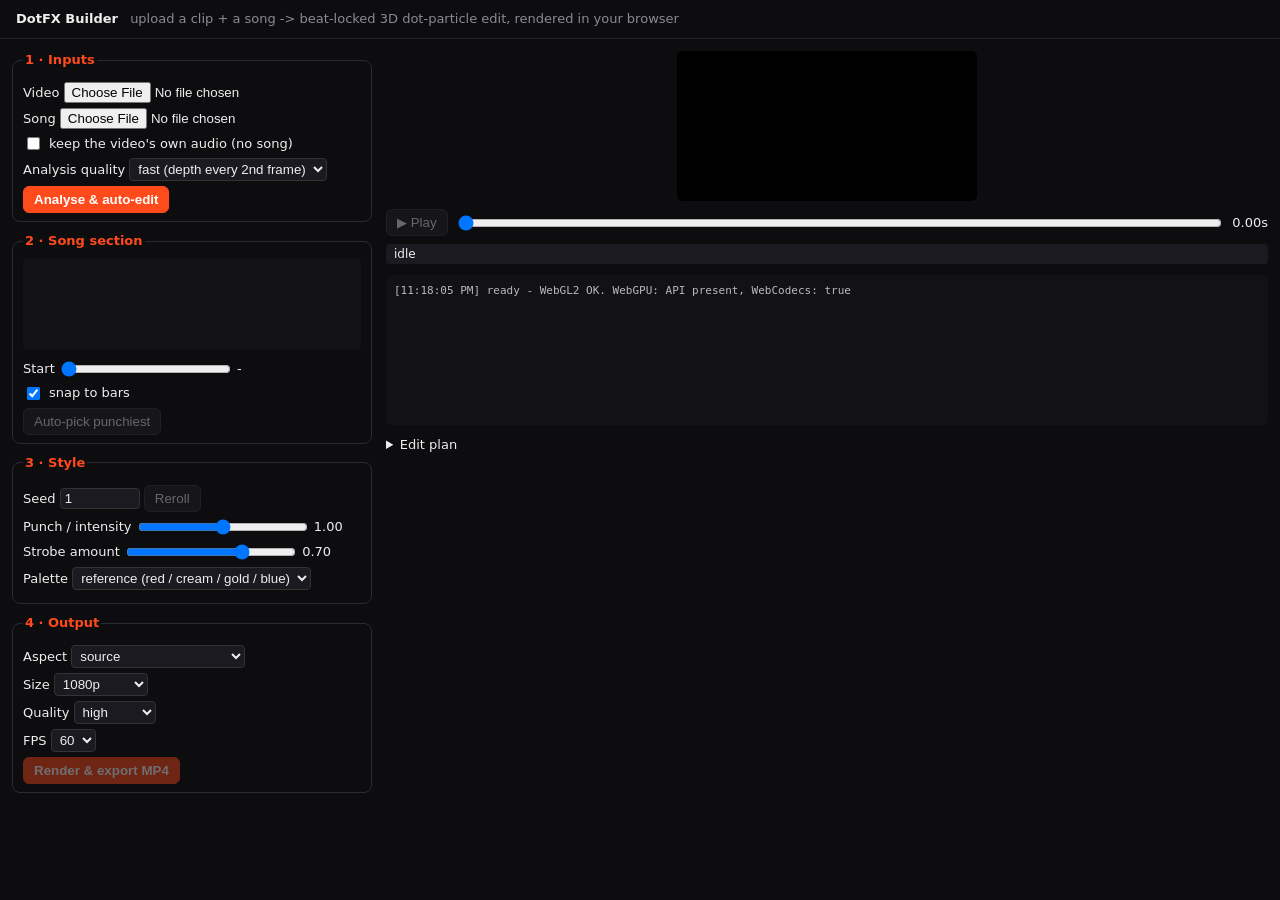
==== index.html @ 07490b6c "Publish the visual editor as its own site, ready for a Vercel subdomain. Co-authored-by: Cursor <cur" ====
<!doctype html>
<html lang="en">
<head>
<meta charset="utf-8">
<meta name="viewport" content="width=device-width,initial-scale=1">
<title>DotFX Builder - auto dot-particle music video</title>
<link rel="icon" href="data:,">
<link rel="stylesheet" href="src/style.css">
</head>
<body>
<header><b>DotFX Builder</b> <span class="sub">upload a clip + a song -> beat-locked 3D dot-particle edit, rendered in your browser</span></header>
<main>
  <section id="panel">
    <fieldset><legend>1 · Inputs</legend>
      <label>Video <input type="file" id="fVideo" accept="video/*,.mov,.mp4"></label>
      <label>Song <input type="file" id="fAudio" accept="audio/*,.mp3,.wav,.m4a"></label>
      <label class="row"><input type="checkbox" id="keepAudio"> keep the video's own audio (no song)</label>
      <label>Analysis quality <select id="quality"><option value="fast">fast (depth every 2nd frame)</option><option value="best">best (every frame)</option></select></label>
      <button id="bAnalyze" class="primary">Analyse &amp; auto-edit</button>
    </fieldset>
    <fieldset><legend>2 · Song section</legend>
      <canvas id="wave" width="600" height="90"></canvas>
      <label>Start <input type="range" id="start" min="0" max="1" step="0.001" value="0"> <span id="startTxt">-</span></label>
      <label class="row"><input type="checkbox" id="snapBar" checked> snap to bars</label>
      <button id="bAuto">Auto-pick punchiest</button>
      <div id="audioInfo" class="info"></div>
    </fieldset>
    <fieldset><legend>3 · Style</legend>
      <label>Seed <input type="number" id="seed" value="1" min="1" style="width:6em"> <button id="bReroll">Reroll</button></label>
      <label>Punch / intensity <input type="range" id="intensity" min="0.4" max="1.6" step="0.05" value="1"> <span id="intTxt">1.00</span></label>
      <label>Strobe amount <input type="range" id="strobe" min="0" max="1" step="0.05" value="0.7"> <span id="strTxt">0.70</span></label>
      <label>Palette <select id="palette"><option value="reference">reference (red / cream / gold / blue)</option><option value="hot">hot</option><option value="cool">cool</option><option value="mono">mono</option></select></label>
    </fieldset>
    <fieldset><legend>4 · Output</legend>
      <label>Aspect <select id="aspect"><option value="source">source</option><option value="9:16">9:16 (TikTok/Reels crop)</option><option value="1:1">1:1</option><option value="16:9">16:9</option></select></label>
      <label>Size <select id="size"><option value="720">720p</option><option value="1080" selected>1080p</option><option value="540">540p (fast)</option></select></label>
      <label>Quality <select id="bitrate"><option value="0.14">high</option><option value="0.08">medium</option><option value="0.045">small file</option></select></label>
      <label>FPS <select id="fps"><option value="30">30</option><option value="60" selected>60</option></select></label>
      <button id="bExport" class="primary">Render &amp; export MP4</button>
      <a id="dl" class="dl" style="display:none">Download</a>
    </fieldset>
  </section>
  <section id="stage">
    <canvas id="view"></canvas>
    <div class="transport"><button id="bPlay">▶ Play</button><input type="range" id="scrub" min="0" max="1" step="0.001" value="0"><span id="time">0.00s</span></div>
    <div id="prog"><div id="bar"></div><span id="progTxt">idle</span></div>
    <pre id="log"></pre>
    <details><summary>Edit plan</summary><pre id="planTxt"></pre></details>
  </section>
</main>
<script type="module" src="src/app.js"></script>
</body>
</html>
---- src/style.css ----
:root{--bg:#0d0d10;--fg:#eee;--mut:#8a8a96;--acc:#ff4a1c}
*{box-sizing:border-box}body{margin:0;background:var(--bg);color:var(--fg);font:13px/1.4 system-ui,-apple-system,sans-serif}
header{padding:10px 16px;border-bottom:1px solid #222}header .sub{color:var(--mut);margin-left:8px}
main{display:flex;gap:14px;padding:12px}#panel{width:360px;flex:none}#stage{flex:1;min-width:0}
fieldset{border:1px solid #2a2a33;border-radius:8px;margin:0 0 10px;padding:8px 10px}legend{color:var(--acc);font-weight:600}
label{display:block;margin:5px 0}label.row{display:flex;gap:6px;align-items:center}
input[type=range]{width:170px;vertical-align:middle}select,input[type=number]{background:#1a1a20;color:var(--fg);border:1px solid #333;border-radius:4px;padding:2px 4px}
button{background:#22222a;color:var(--fg);border:1px solid #3a3a46;border-radius:6px;padding:5px 10px;cursor:pointer}button.primary{background:var(--acc);border-color:var(--acc);color:#fff;font-weight:600}
button:disabled{opacity:.4}#wave{width:100%;height:90px;background:#121217;border-radius:4px}
#view{display:block;max-width:100%;max-height:62vh;margin:0 auto;background:#000;border-radius:6px}
.transport{display:flex;gap:8px;align-items:center;margin:8px 0}.transport input{flex:1;width:auto}
#prog{position:relative;height:20px;background:#1a1a20;border-radius:4px;overflow:hidden}#bar{height:100%;width:0;background:var(--acc);transition:width .2s}
#progTxt{position:absolute;left:8px;top:2px;font-size:12px}#log,#planTxt{background:#111116;border-radius:6px;padding:8px;height:150px;overflow:auto;font-size:11px;color:#bbb;white-space:pre-wrap}
.info{color:var(--mut);font-size:12px;white-space:pre-wrap}.dl{display:inline-block;margin-left:8px;color:var(--acc);font-weight:600}
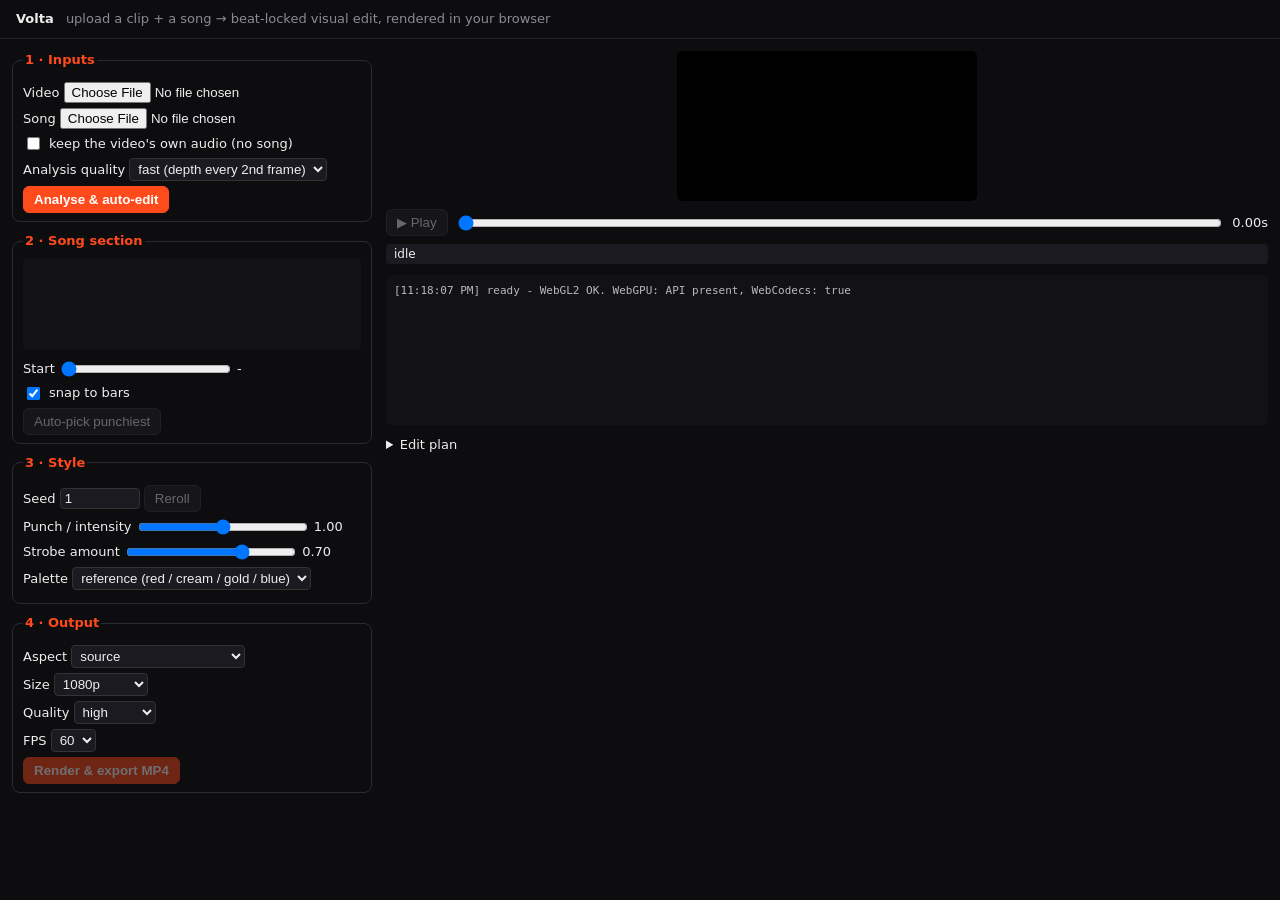
==== commit e5ec260e: "Give Volta a tab icon, share card, and the tags search engines read. Co-authored-by: Cursor <cursora" ====
--- a/index.html
+++ b/index.html
@@ -3,12 +3,34 @@
 <head>
 <meta charset="utf-8">
 <meta name="viewport" content="width=device-width,initial-scale=1">
-<title>DotFX Builder - auto dot-particle music video</title>
-<link rel="icon" href="data:,">
+<title>Volta — beat-locked visual music editor</title>
+<meta name="description" content="Turn any clip and any song into a beat-locked visual edit in your browser. Depth, motion, and an MP4 export. Nothing is uploaded.">
+<meta name="theme-color" content="#0d0d10">
+<meta name="robots" content="index,follow">
+<link rel="canonical" href="https://volta.laughwithtic.com/">
+<meta property="og:type" content="website">
+<meta property="og:site_name" content="Volta">
+<meta property="og:title" content="Volta — beat-locked visual music editor">
+<meta property="og:description" content="Turn any clip and any song into a beat-locked visual edit in your browser. Nothing is uploaded.">
+<meta property="og:url" content="https://volta.laughwithtic.com/">
+<meta property="og:image" content="https://volta.laughwithtic.com/og.jpg">
+<meta property="og:image:width" content="1280">
+<meta property="og:image:height" content="720">
+<meta property="og:image:alt" content="Volta, a beat-locked visual editor">
+<meta name="twitter:card" content="summary_large_image">
+<meta name="twitter:title" content="Volta — beat-locked visual music editor">
+<meta name="twitter:description" content="Turn any clip and any song into a beat-locked visual edit in your browser. Nothing is uploaded.">
+<meta name="twitter:image" content="https://volta.laughwithtic.com/og.jpg">
+<link rel="icon" href="/favicon.svg" type="image/svg+xml">
+<link rel="icon" href="/favicon-32.png" sizes="32x32" type="image/png">
+<link rel="apple-touch-icon" href="/apple-touch-icon.png">
 <link rel="stylesheet" href="src/style.css">
+<script type="application/ld+json">
+{"@context":"https://schema.org","@type":"WebApplication","name":"Volta","url":"https://volta.laughwithtic.com/","applicationCategory":"MultimediaApplication","operatingSystem":"Chrome","browserRequirements":"Requires desktop Chrome","description":"Turn any clip and any song into a beat-locked visual edit in the browser. Nothing is uploaded.","offers":{"@type":"Offer","price":"0","priceCurrency":"USD"}}
+</script>
 </head>
 <body>
-<header><b>DotFX Builder</b> <span class="sub">upload a clip + a song -> beat-locked 3D dot-particle edit, rendered in your browser</span></header>
+<header><h1>Volta</h1> <span class="sub">upload a clip + a song → beat-locked visual edit, rendered in your browser</span></header>
 <main>
   <section id="panel">
     <fieldset><legend>1 · Inputs</legend>
--- a/src/style.css
+++ b/src/style.css
@@ -1,6 +1,6 @@
 :root{--bg:#0d0d10;--fg:#eee;--mut:#8a8a96;--acc:#ff4a1c}
 *{box-sizing:border-box}body{margin:0;background:var(--bg);color:var(--fg);font:13px/1.4 system-ui,-apple-system,sans-serif}
-header{padding:10px 16px;border-bottom:1px solid #222}header .sub{color:var(--mut);margin-left:8px}
+header{padding:10px 16px;border-bottom:1px solid #222}header h1{display:inline;margin:0;font-size:13px;font-weight:700}header .sub{color:var(--mut);margin-left:8px}
 main{display:flex;gap:14px;padding:12px}#panel{width:360px;flex:none}#stage{flex:1;min-width:0}
 fieldset{border:1px solid #2a2a33;border-radius:8px;margin:0 0 10px;padding:8px 10px}legend{color:var(--acc);font-weight:600}
 label{display:block;margin:5px 0}label.row{display:flex;gap:6px;align-items:center}
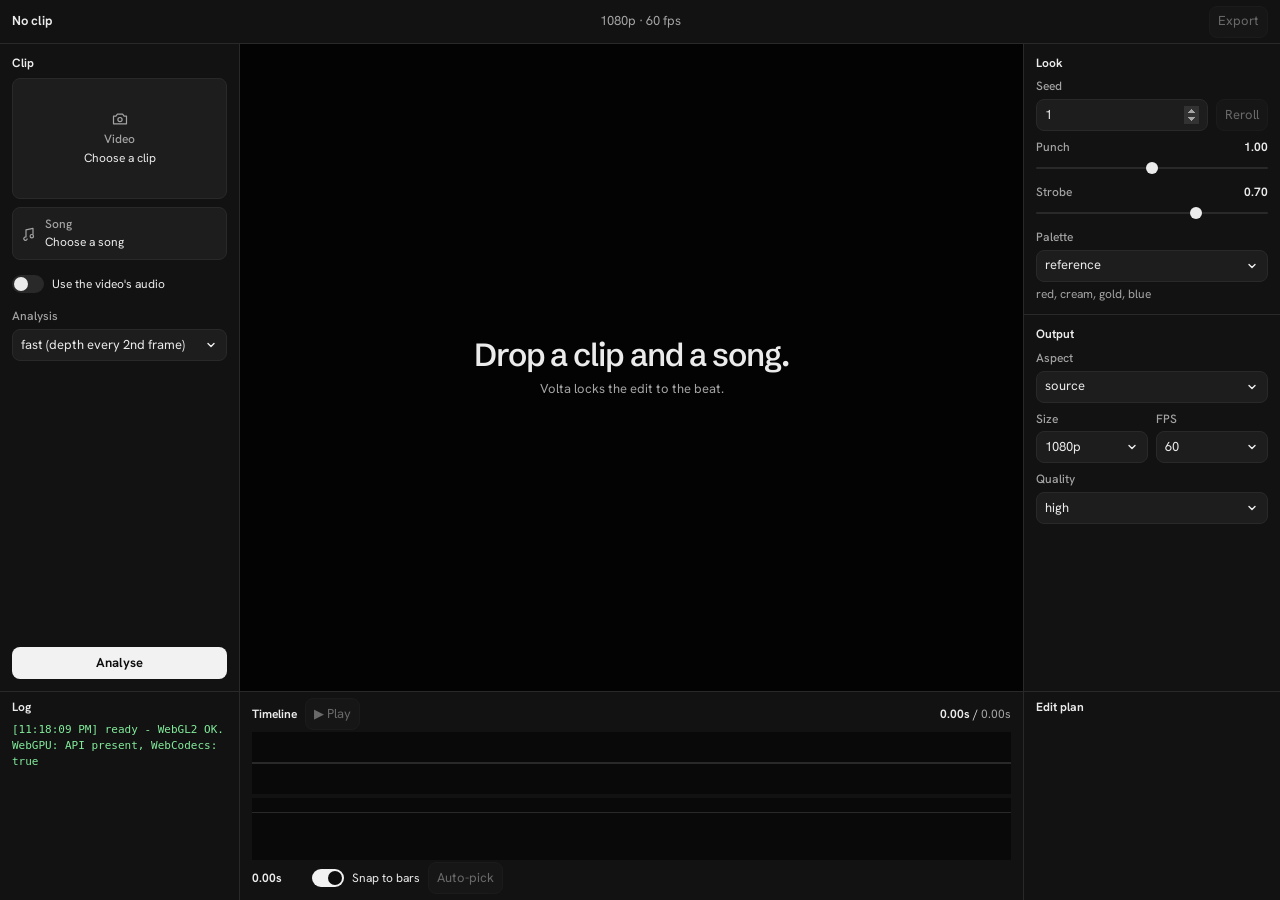
==== commit a50b0e97: "Revamp UI: modern layout, styles, and JS Large visual and UX overhaul: add design notes (.impeccable" ====
--- a/index.html
+++ b/index.html
@@ -5,7 +5,7 @@
 <meta name="viewport" content="width=device-width,initial-scale=1">
 <title>Volta — beat-locked visual music editor</title>
 <meta name="description" content="Turn any clip and any song into a beat-locked visual edit in your browser. Depth, motion, and an MP4 export. Nothing is uploaded.">
-<meta name="theme-color" content="#0d0d10">
+<meta name="theme-color" content="#212121">
 <meta name="robots" content="index,follow">
 <link rel="canonical" href="https://volta.laughwithtic.com/">
 <meta property="og:type" content="website">
@@ -24,50 +24,162 @@
 <link rel="icon" href="/favicon.svg" type="image/svg+xml">
 <link rel="icon" href="/favicon-32.png" sizes="32x32" type="image/png">
 <link rel="apple-touch-icon" href="/apple-touch-icon.png">
+<link rel="preconnect" href="https://fonts.googleapis.com">
+<link rel="preconnect" href="https://fonts.gstatic.com" crossorigin>
+<link href="https://fonts.googleapis.com/css2?family=Hanken+Grotesk:wght@400..700&family=Schibsted+Grotesk:wght@500..700&display=swap" rel="stylesheet" crossorigin="anonymous">
 <link rel="stylesheet" href="src/style.css">
 <script type="application/ld+json">
 {"@context":"https://schema.org","@type":"WebApplication","name":"Volta","url":"https://volta.laughwithtic.com/","applicationCategory":"MultimediaApplication","operatingSystem":"Chrome","browserRequirements":"Requires desktop Chrome","description":"Turn any clip and any song into a beat-locked visual edit in the browser. Nothing is uploaded.","offers":{"@type":"Offer","price":"0","priceCurrency":"USD"}}
 </script>
 </head>
 <body>
-<header><h1>Volta</h1> <span class="sub">upload a clip + a song → beat-locked visual edit, rendered in your browser</span></header>
-<main>
-  <section id="panel">
-    <fieldset><legend>1 · Inputs</legend>
-      <label>Video <input type="file" id="fVideo" accept="video/*,.mov,.mp4"></label>
-      <label>Song <input type="file" id="fAudio" accept="audio/*,.mp3,.wav,.m4a"></label>
-      <label class="row"><input type="checkbox" id="keepAudio"> keep the video's own audio (no song)</label>
-      <label>Analysis quality <select id="quality"><option value="fast">fast (depth every 2nd frame)</option><option value="best">best (every frame)</option></select></label>
-      <button id="bAnalyze" class="primary">Analyse &amp; auto-edit</button>
-    </fieldset>
-    <fieldset><legend>2 · Song section</legend>
-      <canvas id="wave" width="600" height="90"></canvas>
-      <label>Start <input type="range" id="start" min="0" max="1" step="0.001" value="0"> <span id="startTxt">-</span></label>
-      <label class="row"><input type="checkbox" id="snapBar" checked> snap to bars</label>
-      <button id="bAuto">Auto-pick punchiest</button>
-      <div id="audioInfo" class="info"></div>
-    </fieldset>
-    <fieldset><legend>3 · Style</legend>
-      <label>Seed <input type="number" id="seed" value="1" min="1" style="width:6em"> <button id="bReroll">Reroll</button></label>
-      <label>Punch / intensity <input type="range" id="intensity" min="0.4" max="1.6" step="0.05" value="1"> <span id="intTxt">1.00</span></label>
-      <label>Strobe amount <input type="range" id="strobe" min="0" max="1" step="0.05" value="0.7"> <span id="strTxt">0.70</span></label>
-      <label>Palette <select id="palette"><option value="reference">reference (red / cream / gold / blue)</option><option value="hot">hot</option><option value="cool">cool</option><option value="mono">mono</option></select></label>
-    </fieldset>
-    <fieldset><legend>4 · Output</legend>
-      <label>Aspect <select id="aspect"><option value="source">source</option><option value="9:16">9:16 (TikTok/Reels crop)</option><option value="1:1">1:1</option><option value="16:9">16:9</option></select></label>
-      <label>Size <select id="size"><option value="720">720p</option><option value="1080" selected>1080p</option><option value="540">540p (fast)</option></select></label>
-      <label>Quality <select id="bitrate"><option value="0.14">high</option><option value="0.08">medium</option><option value="0.045">small file</option></select></label>
-      <label>FPS <select id="fps"><option value="30">30</option><option value="60" selected>60</option></select></label>
-      <button id="bExport" class="primary">Render &amp; export MP4</button>
+<main class="editor">
+  <header class="bar">
+    <p id="clipName">No clip</p>
+    <p id="outTxt">1080p · 60 fps</p>
+    <div class="bar-actions">
       <a id="dl" class="dl" style="display:none">Download</a>
-    </fieldset>
+      <button type="button" id="bExport">Export</button>
+    </div>
+  </header>
+
+  <section class="clip" aria-label="Clip">
+    <h2>Clip</h2>
+    <label class="well video-well">
+      <svg viewBox="0 0 16 16" width="16" height="16" aria-hidden="true"><path d="M1.5 5.2h2.4L5.4 3.2h5.2l1.5 2H14.5v7.6H1.5V5.2z" fill="none" stroke="currentColor" stroke-width="1.2" stroke-linejoin="round"/><circle cx="8" cy="8.6" r="2.1" fill="none" stroke="currentColor" stroke-width="1.2"/></svg>
+      <span class="k">Video</span>
+      <span class="file-name">Choose a clip</span>
+      <input type="file" id="fVideo" accept="video/*,.mov,.mp4">
+    </label>
+    <label class="well song-well">
+      <svg viewBox="0 0 16 16" width="16" height="16" aria-hidden="true"><path d="M6.2 12.6a1.7 1.7 0 1 1-1.2-1.6V3.8l7-1.4v6.2" fill="none" stroke="currentColor" stroke-width="1.2" stroke-linejoin="round"/><circle cx="10.8" cy="10.2" r="1.7" fill="none" stroke="currentColor" stroke-width="1.2"/></svg>
+      <span>
+        <span class="k">Song</span>
+        <span class="file-name">Choose a song</span>
+      </span>
+      <input type="file" id="fAudio" accept="audio/*,.mp3,.wav,.m4a">
+    </label>
+    <label class="switch">
+      <input type="checkbox" id="keepAudio">
+      <span>Use the video's audio</span>
+    </label>
+    <label class="field">
+      <span class="k">Analysis</span>
+      <select id="quality">
+        <option value="fast">fast (depth every 2nd frame)</option>
+        <option value="best">best (every frame)</option>
+      </select>
+    </label>
+    <button type="button" id="bAnalyze" class="accent">Analyse</button>
   </section>
-  <section id="stage">
+
+  <section class="viewer" id="stage">
     <canvas id="view"></canvas>
-    <div class="transport"><button id="bPlay">▶ Play</button><input type="range" id="scrub" min="0" max="1" step="0.001" value="0"><span id="time">0.00s</span></div>
-    <div id="prog"><div id="bar"></div><span id="progTxt">idle</span></div>
+    <p class="empty">Drop a clip and a song. <span>Volta locks the edit to the beat.</span></p>
+    <div id="prog" hidden><div id="bar"></div><span id="progTxt">idle</span></div>
+  </section>
+
+  <aside class="inspector">
+    <section class="look" aria-label="Look">
+      <h2>Look</h2>
+      <div class="field">
+        <span class="k">Seed</span>
+        <div class="seed-row">
+          <input type="number" id="seed" value="1" min="1" aria-label="Seed">
+          <button type="button" id="bReroll">Reroll</button>
+        </div>
+      </div>
+      <label class="field">
+        <span class="k">Punch <b id="intTxt">1.00</b></span>
+        <input type="range" id="intensity" min="0.4" max="1.6" step="0.05" value="1">
+      </label>
+      <label class="field">
+        <span class="k">Strobe <b id="strTxt">0.70</b></span>
+        <input type="range" id="strobe" min="0" max="1" step="0.05" value="0.7">
+      </label>
+      <label class="field">
+        <span class="k">Palette</span>
+        <select id="palette">
+          <option value="reference">reference</option>
+          <option value="hot">hot</option>
+          <option value="cool">cool</option>
+          <option value="mono">mono</option>
+        </select>
+        <span class="hint" id="paletteHint">red, cream, gold, blue</span>
+      </label>
+    </section>
+    <section class="out" aria-label="Output">
+      <h2>Output</h2>
+      <label class="field">
+        <span class="k">Aspect</span>
+        <select id="aspect">
+          <option value="source">source</option>
+          <option value="9:16">9:16 (TikTok/Reels crop)</option>
+          <option value="1:1">1:1</option>
+          <option value="16:9">16:9</option>
+        </select>
+      </label>
+      <div class="pair">
+        <label class="field">
+          <span class="k">Size</span>
+          <select id="size">
+            <option value="720">720p</option>
+            <option value="1080" selected>1080p</option>
+            <option value="540">540p (fast)</option>
+          </select>
+        </label>
+        <label class="field">
+          <span class="k">FPS</span>
+          <select id="fps">
+            <option value="30">30</option>
+            <option value="60" selected>60</option>
+          </select>
+        </label>
+      </div>
+      <label class="field">
+        <span class="k">Quality</span>
+        <select id="bitrate">
+          <option value="0.14">high</option>
+          <option value="0.08">medium</option>
+          <option value="0.045">small file</option>
+        </select>
+      </label>
+    </section>
+  </aside>
+
+  <section class="log-panel" id="notes" aria-label="Log">
+    <h2>Log</h2>
     <pre id="log"></pre>
-    <details><summary>Edit plan</summary><pre id="planTxt"></pre></details>
+  </section>
+
+  <section class="timeline" aria-label="Timeline">
+    <div class="tl-head">
+      <h2>Timeline</h2>
+      <button type="button" id="bPlay">▶ Play</button>
+      <p class="readout"><span id="time">0.00s</span> / <span id="durTxt">0.00s</span></p>
+    </div>
+    <div class="song-lane">
+      <canvas id="wave" width="600" height="56" aria-label="Song waveform"></canvas>
+      <input type="range" id="start" min="0" max="1" step="0.001" value="0" aria-label="Section start">
+    </div>
+    <div class="beat-lane">
+      <canvas id="beats" width="600" height="56" aria-label="Beat lane"></canvas>
+      <input type="range" id="scrub" min="0" max="1" step="0.001" value="0" aria-label="Playback">
+    </div>
+    <div class="tl-foot">
+      <span id="startTxt">0.00s</span>
+      <label class="switch">
+        <input type="checkbox" id="snapBar" checked>
+        <span>Snap to bars</span>
+      </label>
+      <button type="button" id="bAuto">Auto-pick</button>
+      <p id="audioInfo" class="info"></p>
+    </div>
+  </section>
+
+  <section class="plan-panel" aria-label="Edit plan">
+    <h2>Edit plan</h2>
+    <pre id="planTxt"></pre>
   </section>
 </main>
 <script type="module" src="src/app.js"></script>
--- a/src/style.css
+++ b/src/style.css
@@ -1,14 +1,542 @@
-:root{--bg:#0d0d10;--fg:#eee;--mut:#8a8a96;--acc:#ff4a1c}
-*{box-sizing:border-box}body{margin:0;background:var(--bg);color:var(--fg);font:13px/1.4 system-ui,-apple-system,sans-serif}
-header{padding:10px 16px;border-bottom:1px solid #222}header h1{display:inline;margin:0;font-size:13px;font-weight:700}header .sub{color:var(--mut);margin-left:8px}
-main{display:flex;gap:14px;padding:12px}#panel{width:360px;flex:none}#stage{flex:1;min-width:0}
-fieldset{border:1px solid #2a2a33;border-radius:8px;margin:0 0 10px;padding:8px 10px}legend{color:var(--acc);font-weight:600}
-label{display:block;margin:5px 0}label.row{display:flex;gap:6px;align-items:center}
-input[type=range]{width:170px;vertical-align:middle}select,input[type=number]{background:#1a1a20;color:var(--fg);border:1px solid #333;border-radius:4px;padding:2px 4px}
-button{background:#22222a;color:var(--fg);border:1px solid #3a3a46;border-radius:6px;padding:5px 10px;cursor:pointer}button.primary{background:var(--acc);border-color:var(--acc);color:#fff;font-weight:600}
-button:disabled{opacity:.4}#wave{width:100%;height:90px;background:#121217;border-radius:4px}
-#view{display:block;max-width:100%;max-height:62vh;margin:0 auto;background:#000;border-radius:6px}
-.transport{display:flex;gap:8px;align-items:center;margin:8px 0}.transport input{flex:1;width:auto}
-#prog{position:relative;height:20px;background:#1a1a20;border-radius:4px;overflow:hidden}#bar{height:100%;width:0;background:var(--acc);transition:width .2s}
-#progTxt{position:absolute;left:8px;top:2px;font-size:12px}#log,#planTxt{background:#111116;border-radius:6px;padding:8px;height:150px;overflow:auto;font-size:11px;color:#bbb;white-space:pre-wrap}
-.info{color:var(--mut);font-size:12px;white-space:pre-wrap}.dl{display:inline-block;margin-left:8px;color:var(--acc);font-weight:600}
+:root {
+  --bg: oklch(0.13 0 0);
+  --panel: oklch(0.18 0 0);
+  --raised: oklch(0.23 0 0);
+  --line: oklch(0.28 0 0);
+  --ink: oklch(0.94 0 0);
+  --muted: oklch(0.72 0 0);
+  --viewer: oklch(0.1 0 0);
+  --lane: oklch(0.14 0 0);
+  --accent: oklch(0.96 0 0);
+  --accent-ink: oklch(0.16 0 0);
+  --wave-mute: oklch(0.42 0 0);
+  --wave-wash: oklch(0.96 0 0 / 0.08);
+  --font-display: "Schibsted Grotesk", sans-serif;
+  --font-ui: "Hanken Grotesk", sans-serif;
+  --font-mono: ui-monospace, "SF Mono", Menlo, monospace;
+  --space-3xs: 4px;
+  --space-2xs: 8px;
+  --space-xs: 12px;
+  color-scheme: dark;
+}
+
+* { box-sizing: border-box; }
+::selection { background: oklch(0.96 0 0 / 0.22); }
+
+html, body { height: 100%; }
+body {
+  margin: 0;
+  overflow: hidden;
+  background: var(--bg);
+  color: var(--ink);
+  font: 400 13px/1.4 var(--font-ui);
+  -webkit-font-smoothing: antialiased;
+}
+
+button, input, select { font: inherit; color: inherit; }
+button { cursor: pointer; }
+button:disabled { opacity: 0.4; cursor: default; }
+:focus-visible { outline: 2px solid var(--accent); outline-offset: 2px; }
+
+.editor {
+  display: grid;
+  grid-template-columns: 15rem minmax(0, 1fr) 16rem;
+  grid-template-rows: 44px minmax(0, 1fr) 13rem;
+  grid-template-areas:
+    "bar bar bar"
+    "clip viewer inspector"
+    "log timeline plan";
+  gap: 0;
+  height: 100dvh;
+  background: var(--bg);
+}
+
+h2 {
+  margin: 0;
+  color: var(--ink);
+  font-size: 12px;
+  font-weight: 650;
+  line-height: 1.2;
+}
+
+.bar {
+  grid-area: bar;
+  display: grid;
+  grid-template-columns: minmax(0, 1fr) auto minmax(0, 1fr);
+  align-items: center;
+  gap: var(--space-xs);
+  padding: 0 var(--space-xs);
+  background: var(--panel);
+  border-bottom: 1px solid var(--line);
+}
+#clipName, #outTxt { margin: 0; min-width: 0; font-size: 13px; }
+#clipName {
+  overflow: hidden;
+  font-weight: 650;
+  text-overflow: ellipsis;
+  white-space: nowrap;
+}
+#outTxt {
+  color: var(--muted);
+  font-variant-numeric: tabular-nums;
+}
+.bar-actions {
+  display: flex;
+  align-items: center;
+  justify-content: flex-end;
+  gap: var(--space-2xs);
+  min-width: 0;
+}
+
+.clip, .inspector, .log-panel, .plan-panel, .timeline, .viewer {
+  min-width: 0;
+  min-height: 0;
+  background: var(--panel);
+}
+.clip, .viewer { border-right: 1px solid var(--line); border-bottom: 1px solid var(--line); }
+.inspector { border-bottom: 1px solid var(--line); }
+.log-panel, .timeline { border-right: 1px solid var(--line); }
+.clip, .inspector { overflow: auto; }
+
+.clip {
+  grid-area: clip;
+  display: flex;
+  flex-direction: column;
+  gap: var(--space-2xs);
+  padding: var(--space-xs);
+}
+.inspector {
+  grid-area: inspector;
+  display: flex;
+  flex-direction: column;
+}
+.look, .out {
+  display: flex;
+  flex-direction: column;
+  gap: var(--space-2xs);
+  padding: var(--space-xs);
+}
+.out { border-top: 1px solid var(--line); }
+
+.viewer {
+  grid-area: viewer;
+  position: relative;
+  display: grid;
+  background: var(--viewer);
+}
+#view {
+  width: 100%;
+  height: 100%;
+  object-fit: contain;
+  background: transparent;
+}
+body:not([data-ready]) #view { opacity: 0; }
+.empty {
+  position: absolute;
+  inset: 0;
+  display: flex;
+  flex-direction: column;
+  align-items: center;
+  justify-content: center;
+  max-width: none;
+  margin: 0;
+  padding: var(--space-md, 24px);
+  font-family: var(--font-display);
+  font-size: 2rem;
+  font-weight: 560;
+  letter-spacing: -0.03em;
+  line-height: 1.05;
+  text-align: center;
+  pointer-events: none;
+}
+.empty span {
+  display: block;
+  max-width: 28ch;
+  margin-top: var(--space-2xs);
+  color: var(--muted);
+  font-family: var(--font-ui);
+  font-size: 13px;
+  font-weight: 400;
+  letter-spacing: 0;
+  line-height: 1.35;
+}
+body[data-ready] .empty { display: none; }
+
+#prog {
+  position: absolute;
+  right: var(--space-xs);
+  bottom: var(--space-2xs);
+  left: var(--space-xs);
+  height: 22px;
+}
+#bar {
+  position: absolute;
+  right: 0;
+  bottom: 0;
+  left: 0;
+  width: 0;
+  height: 2px;
+  background: var(--accent);
+}
+#progTxt {
+  position: absolute;
+  bottom: 6px;
+  left: 0;
+  color: var(--muted);
+  font-size: 12px;
+}
+
+.log-panel { grid-area: log; }
+.plan-panel { grid-area: plan; }
+.log-panel, .plan-panel {
+  display: flex;
+  flex-direction: column;
+  gap: var(--space-2xs);
+  padding: var(--space-2xs) var(--space-xs) var(--space-xs);
+}
+pre {
+  flex: 1;
+  min-height: 0;
+  margin: 0;
+  overflow: auto;
+  color: var(--muted);
+  font: 400 11px/1.45 var(--font-mono);
+  white-space: pre-wrap;
+  background: transparent;
+}
+#log span { display: block; }
+#log .bad { color: oklch(0.75 0.18 25); }
+#log .warn { color: oklch(0.88 0.15 95); }
+#log .good { color: oklch(0.86 0.15 150); }
+
+.timeline {
+  grid-area: timeline;
+  display: grid;
+  grid-template-rows: 28px minmax(0, 1fr) minmax(0, 1fr) 28px;
+  gap: var(--space-3xs);
+  padding: var(--space-2xs) var(--space-xs);
+}
+.tl-head, .tl-foot {
+  display: flex;
+  align-items: center;
+  gap: var(--space-2xs);
+  min-width: 0;
+}
+.readout {
+  margin: 0 0 0 auto;
+  font-size: 12px;
+  font-variant-numeric: tabular-nums;
+}
+#durTxt { color: var(--muted); }
+#time { font-weight: 650; }
+
+.song-lane, .beat-lane {
+  position: relative;
+  min-height: 0;
+  background: var(--lane);
+  border-radius: 6px;
+}
+#wave, #beats {
+  display: block;
+  width: 100%;
+  height: 100%;
+}
+
+.well {
+  position: relative;
+  background: var(--raised);
+  border: 1px solid var(--line);
+  border-radius: 8px;
+  cursor: pointer;
+}
+.well:focus-within { outline: 2px solid var(--accent); outline-offset: 2px; }
+.well input:focus-visible { outline: none; }
+.well input[type=file] {
+  position: absolute;
+  inset: 0;
+  opacity: 0;
+  cursor: pointer;
+}
+.video-well {
+  display: flex;
+  flex-direction: column;
+  align-items: center;
+  justify-content: center;
+  gap: var(--space-3xs);
+  aspect-ratio: 16 / 9;
+  color: var(--muted);
+  text-align: center;
+}
+.song-well {
+  display: flex;
+  align-items: center;
+  gap: var(--space-2xs);
+  min-height: 32px;
+  padding: var(--space-2xs);
+  color: var(--muted);
+}
+.song-well span { min-width: 0; }
+.file-name {
+  color: var(--ink);
+  font-size: 12px;
+  line-height: 1.3;
+  overflow-wrap: anywhere;
+}
+
+.k {
+  display: flex;
+  justify-content: space-between;
+  align-items: baseline;
+  gap: var(--space-2xs);
+  color: var(--muted);
+  font-size: 12px;
+  font-weight: 500;
+}
+.k b {
+  color: var(--ink);
+  font-size: 12px;
+  font-weight: 650;
+  font-variant-numeric: tabular-nums;
+}
+.field { display: flex; flex-direction: column; gap: var(--space-3xs); min-width: 0; }
+.pair { display: grid; grid-template-columns: 1fr 1fr; gap: var(--space-2xs); }
+.seed-row { display: flex; gap: var(--space-2xs); }
+.seed-row input { width: 4.5rem; }
+.seed-row button { flex: 1; }
+.hint { color: var(--muted); font-size: 12px; }
+
+select, input[type=number] {
+  width: 100%;
+  min-height: 32px;
+  padding: 0 28px 0 var(--space-2xs);
+  color: var(--ink);
+  background-color: var(--raised);
+  background-image: url("data:image/svg+xml,%3Csvg xmlns='http://www.w3.org/2000/svg' width='10' height='10' viewBox='0 0 10 10'%3E%3Cpath d='M2 3.5 5 6.5 8 3.5' fill='none' stroke='%23ededed' stroke-width='1.4' stroke-linecap='round' stroke-linejoin='round'/%3E%3C/svg%3E");
+  background-repeat: no-repeat;
+  background-position: right 10px center;
+  background-size: 10px 10px;
+  border: 1px solid var(--line);
+  border-radius: 8px;
+}
+input[type=number] {
+  padding-right: var(--space-2xs);
+  background-image: none;
+  -moz-appearance: textfield;
+}
+input[type=number]::-webkit-inner-spin-button,
+input[type=number]::-webkit-outer-spin-button { opacity: 0.6; }
+select { appearance: none; }
+
+.switch {
+  display: flex;
+  align-items: center;
+  gap: var(--space-2xs);
+  min-height: 32px;
+  font-size: 12px;
+}
+.switch input {
+  appearance: none;
+  position: relative;
+  flex: none;
+  width: 32px;
+  height: 18px;
+  margin: 0;
+  background: var(--line);
+  border-radius: 999px;
+  cursor: pointer;
+}
+.switch input::after {
+  content: "";
+  position: absolute;
+  top: 2px;
+  left: 2px;
+  width: 14px;
+  height: 14px;
+  background: var(--ink);
+  border-radius: 50%;
+  transition: transform 0.2s cubic-bezier(0.16, 1, 0.3, 1);
+}
+.switch input:checked { background: var(--accent); }
+.switch input:checked::after { background: var(--accent-ink); transform: translateX(14px); }
+
+button {
+  min-height: 32px;
+  padding: 0 var(--space-2xs);
+  color: var(--ink);
+  background: var(--raised);
+  border: 1px solid var(--line);
+  border-radius: 8px;
+}
+button:not(:disabled):hover { background: oklch(0.3 0 0); }
+button:not(:disabled):active { transform: scale(0.98); }
+button.accent {
+  background: var(--accent);
+  color: var(--accent-ink);
+  border-color: transparent;
+  font-weight: 650;
+}
+button.accent:not(:disabled):hover { background: oklch(0.88 0 0); }
+#bAnalyze { width: 100%; margin-top: auto; }
+#bExport, #bPlay { width: auto; }
+
+.dl {
+  color: var(--ink);
+  font-size: 12px;
+  font-weight: 650;
+  text-underline-offset: 3px;
+  overflow-wrap: anywhere;
+}
+
+input[type=range] {
+  -webkit-appearance: none;
+  appearance: none;
+  width: 100%;
+  height: 16px;
+  margin: 0;
+  background: transparent;
+  cursor: pointer;
+}
+input[type=range]::-webkit-slider-runnable-track {
+  height: 2px;
+  background: var(--line);
+  border-radius: 999px;
+}
+input[type=range]::-webkit-slider-thumb {
+  -webkit-appearance: none;
+  width: 12px;
+  height: 12px;
+  margin-top: -5px;
+  background: var(--ink);
+  border: 0;
+  border-radius: 50%;
+}
+input[type=range]::-moz-range-track {
+  height: 2px;
+  background: var(--line);
+  border: 0;
+  border-radius: 999px;
+}
+input[type=range]::-moz-range-thumb {
+  width: 12px;
+  height: 12px;
+  background: var(--ink);
+  border: 0;
+  border-radius: 50%;
+}
+
+#start, #scrub {
+  position: absolute;
+  top: 0;
+  height: 100%;
+  margin: 0;
+  padding: 0;
+  background: transparent;
+  border: 0;
+  pointer-events: none;
+  --head: 11px;
+}
+body:not([data-ready]) #start,
+body:not([data-ready]) #scrub { visibility: hidden; }
+#start { inset: 0; width: 100%; }
+#scrub {
+  left: calc(var(--head) / -2);
+  width: calc(100% + var(--head));
+}
+#start::-webkit-slider-runnable-track,
+#scrub::-webkit-slider-runnable-track {
+  height: var(--lane-h, 100%);
+  background: transparent;
+}
+#start::-webkit-slider-thumb {
+  box-sizing: border-box;
+  width: var(--win, 0px);
+  height: var(--lane-h, 48px);
+  margin-top: 0;
+  background: transparent;
+  border: 1px solid var(--accent);
+  border-radius: 4px;
+  box-shadow: inset 0 0 0 999px oklch(0.96 0 0 / 0.06);
+  cursor: grab;
+  pointer-events: auto;
+}
+#scrub::-webkit-slider-thumb {
+  box-sizing: border-box;
+  width: var(--head);
+  height: var(--lane-h, 48px);
+  margin-top: 0;
+  background: transparent;
+  border: 0;
+  border-radius: 0;
+  cursor: ew-resize;
+  pointer-events: auto;
+}
+#start::-moz-range-track,
+#scrub::-moz-range-track { height: var(--lane-h, 100%); background: transparent; }
+#start::-moz-range-thumb {
+  width: var(--win, 0px);
+  height: var(--lane-h, 48px);
+  background: transparent;
+  border: 1px solid var(--accent);
+  border-radius: 4px;
+  cursor: grab;
+  pointer-events: auto;
+}
+#scrub::-moz-range-thumb {
+  width: var(--head);
+  height: var(--lane-h, 48px);
+  background: transparent;
+  border: 0;
+  border-radius: 0;
+  cursor: ew-resize;
+  pointer-events: auto;
+}
+
+#startTxt {
+  flex: none;
+  min-width: 3.25rem;
+  font-size: 12px;
+  font-weight: 650;
+  font-variant-numeric: tabular-nums;
+}
+.info {
+  flex: 1 1 auto;
+  min-width: 0;
+  margin: 0;
+  overflow: hidden;
+  color: var(--muted);
+  font-size: 12px;
+  text-overflow: ellipsis;
+  white-space: nowrap;
+}
+.info:empty { display: none; }
+
+@media (prefers-reduced-motion: reduce) {
+  .switch input::after { transition: none; }
+  button:active { transform: none; }
+}
+
+@media (max-width: 1023px) {
+  body { overflow: auto; }
+  .editor {
+    height: auto;
+    min-height: 100dvh;
+    grid-template-columns: minmax(0, 1fr);
+    grid-template-rows: 44px 50vh 13rem auto auto 13rem 13rem;
+    grid-template-areas:
+      "bar"
+      "viewer"
+      "timeline"
+      "clip"
+      "inspector"
+      "log"
+      "plan";
+  }
+  .bar, .clip, .viewer, .inspector, .log-panel, .timeline, .plan-panel {
+    border-right: none;
+    border-bottom: 1px solid var(--line);
+  }
+  .plan-panel { border-bottom: none; }
+  .clip, .inspector { overflow: visible; }
+  #bAnalyze { margin-top: var(--space-2xs); }
+  .empty { font-size: 1.5rem; }
+}
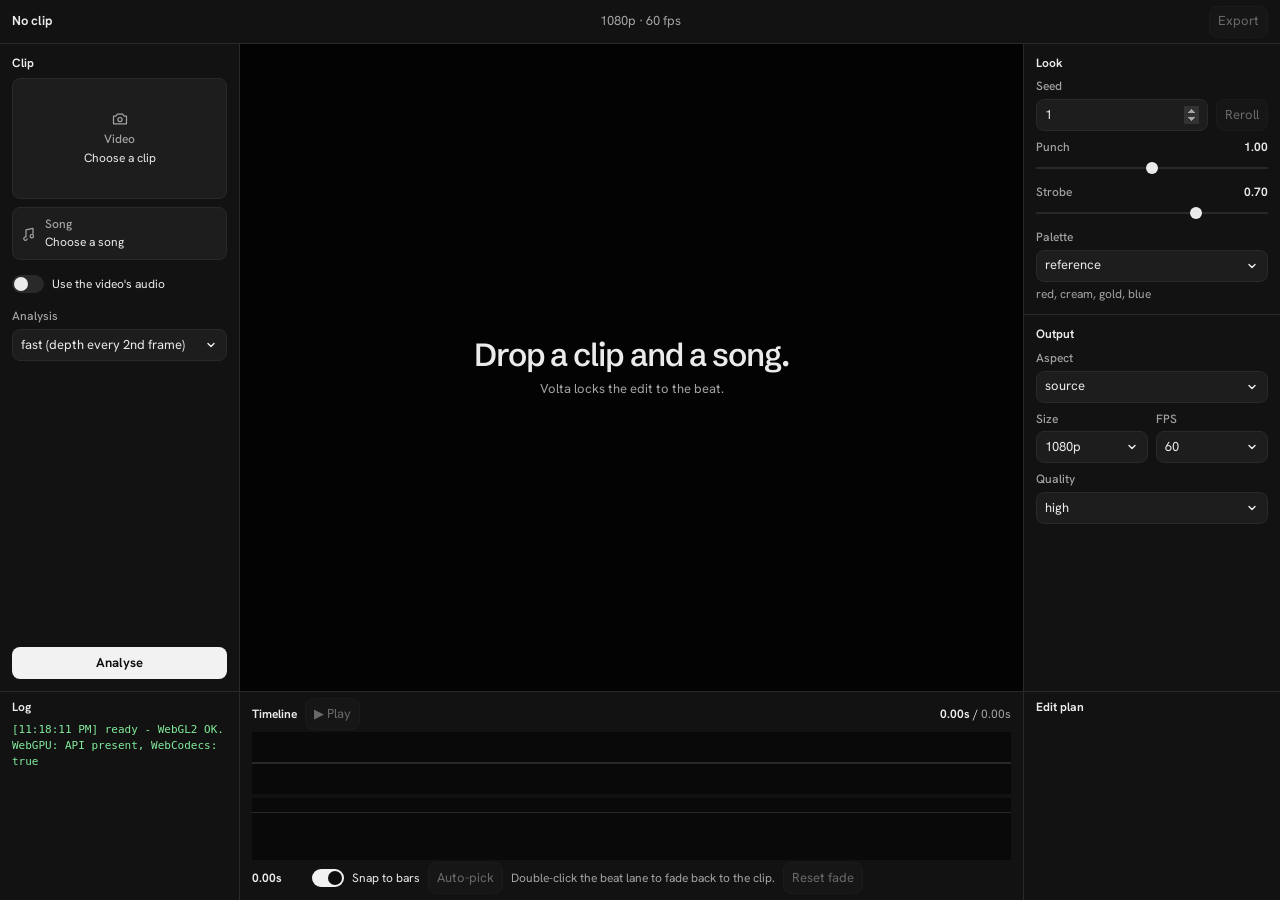
==== commit 0f4e2e9e: "Add programmable fade FX lane Adds a beat-lane fade editor for the generated plan, including draggab" ====
--- a/index.html
+++ b/index.html
@@ -173,6 +173,8 @@
         <span>Snap to bars</span>
       </label>
       <button type="button" id="bAuto">Auto-pick</button>
+      <span id="fxHint">Double-click the beat lane to fade back to the clip.</span>
+      <button type="button" id="bFxReset">Reset fade</button>
       <p id="audioInfo" class="info"></p>
     </div>
   </section>
--- a/src/style.css
+++ b/src/style.css
@@ -122,11 +122,17 @@
   grid-area: viewer;
   position: relative;
   display: grid;
+  overflow: hidden;
   background: var(--viewer);
+  isolation: isolate;
 }
 #view {
   width: 100%;
   height: 100%;
+  min-width: 0;
+  min-height: 0;
+  max-width: 100%;
+  max-height: 100%;
   object-fit: contain;
   background: transparent;
 }
@@ -211,6 +217,8 @@
 
 .timeline {
   grid-area: timeline;
+  position: relative;
+  z-index: 1;
   display: grid;
   grid-template-rows: 28px minmax(0, 1fr) minmax(0, 1fr) 28px;
   gap: var(--space-3xs);
@@ -377,7 +385,18 @@
 }
 button.accent:not(:disabled):hover { background: oklch(0.88 0 0); }
 #bAnalyze { width: 100%; margin-top: auto; }
-#bExport, #bPlay { width: auto; }
+#bExport, #bPlay, #bFxReset { width: auto; }
+#bFxReset { flex: none; }
+#fxHint {
+  flex: 0 1 auto;
+  min-width: 0;
+  overflow: hidden;
+  color: var(--muted);
+  font-size: 12px;
+  text-overflow: ellipsis;
+  white-space: nowrap;
+}
+body[data-ready] #beats { cursor: crosshair; }
 
 .dl {
   color: var(--ink);
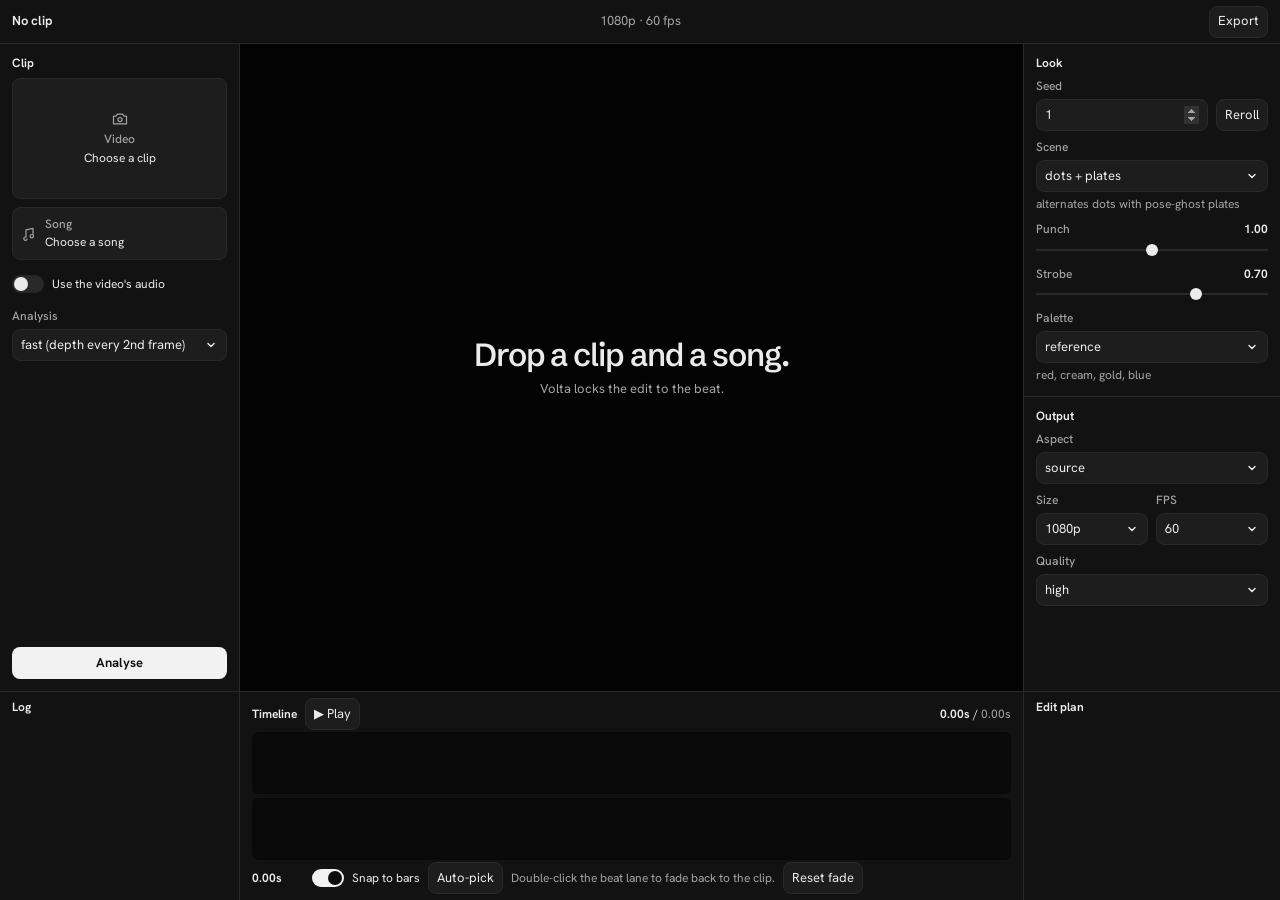
==== commit 6793ecd8: "Render the pose-plates stage and add the Scene control src/stage.js draws the plates scenes into an " ====
--- a/index.html
+++ b/index.html
@@ -89,6 +89,15 @@
           <button type="button" id="bReroll">Reroll</button>
         </div>
       </div>
+      <label class="field">
+        <span class="k">Scene</span>
+        <select id="scene">
+          <option value="mix">dots + plates</option>
+          <option value="dots">dots only</option>
+          <option value="plates">plates only</option>
+        </select>
+        <span class="hint" id="sceneHint">alternates dots with pose-ghost plates</span>
+      </label>
       <label class="field">
         <span class="k">Punch <b id="intTxt">1.00</b></span>
         <input type="range" id="intensity" min="0.4" max="1.6" step="0.05" value="1">
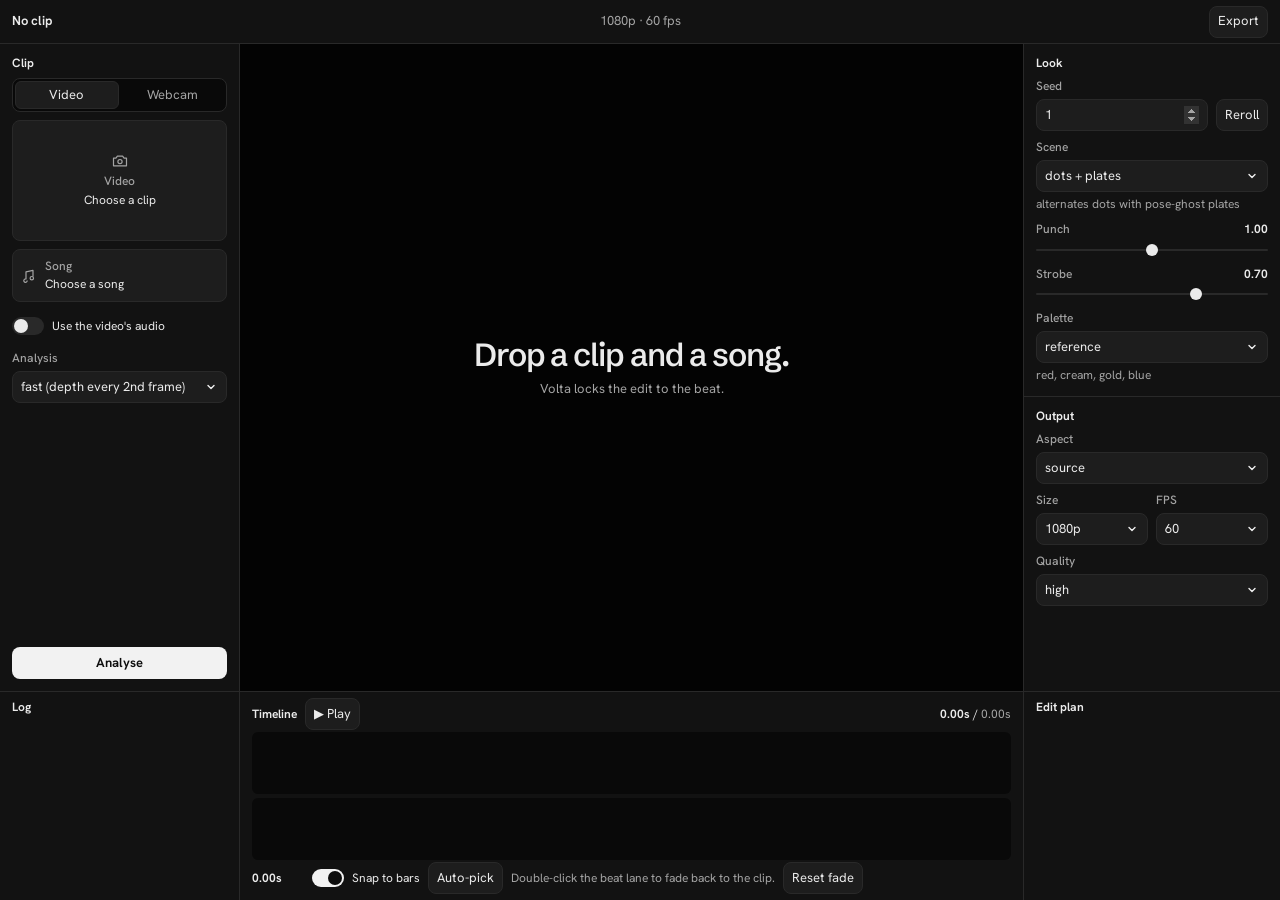
==== commit 381a1b58: "Add live webcam mode: real-time dots + plates to any song, with Record A Video / Webcam switch in th" ====
--- a/index.html
+++ b/index.html
@@ -38,6 +38,7 @@
     <p id="clipName">No clip</p>
     <p id="outTxt">1080p · 60 fps</p>
     <div class="bar-actions">
+      <p id="recTxt" hidden></p>
       <a id="dl" class="dl" style="display:none">Download</a>
       <button type="button" id="bExport">Export</button>
     </div>
@@ -45,11 +46,23 @@
 
   <section class="clip" aria-label="Clip">
     <h2>Clip</h2>
-    <label class="well video-well">
+    <div class="seg" role="group" aria-label="Source">
+      <button type="button" id="srcVideo" aria-pressed="true">Video</button>
+      <button type="button" id="srcCam" aria-pressed="false">Webcam</button>
+    </div>
+    <label class="well video-well vid-only">
       <svg viewBox="0 0 16 16" width="16" height="16" aria-hidden="true"><path d="M1.5 5.2h2.4L5.4 3.2h5.2l1.5 2H14.5v7.6H1.5V5.2z" fill="none" stroke="currentColor" stroke-width="1.2" stroke-linejoin="round"/><circle cx="8" cy="8.6" r="2.1" fill="none" stroke="currentColor" stroke-width="1.2"/></svg>
       <span class="k">Video</span>
       <span class="file-name">Choose a clip</span>
       <input type="file" id="fVideo" accept="video/*,.mov,.mp4">
+    </label>
+    <div class="well cam-well cam-only" id="camWell">
+      <video id="camView" muted playsinline aria-label="Camera preview"></video>
+      <span id="camOff">Camera off</span>
+    </div>
+    <label class="field cam-only">
+      <span class="k">Camera</span>
+      <select id="camSel"><option value="">Default camera</option></select>
     </label>
     <label class="well song-well">
       <svg viewBox="0 0 16 16" width="16" height="16" aria-hidden="true"><path d="M6.2 12.6a1.7 1.7 0 1 1-1.2-1.6V3.8l7-1.4v6.2" fill="none" stroke="currentColor" stroke-width="1.2" stroke-linejoin="round"/><circle cx="10.8" cy="10.2" r="1.7" fill="none" stroke="currentColor" stroke-width="1.2"/></svg>
@@ -59,11 +72,11 @@
       </span>
       <input type="file" id="fAudio" accept="audio/*,.mp3,.wav,.m4a">
     </label>
-    <label class="switch">
+    <label class="switch vid-only">
       <input type="checkbox" id="keepAudio">
       <span>Use the video's audio</span>
     </label>
-    <label class="field">
+    <label class="field vid-only">
       <span class="k">Analysis</span>
       <select id="quality">
         <option value="fast">fast (depth every 2nd frame)</option>
@@ -76,6 +89,7 @@
   <section class="viewer" id="stage">
     <canvas id="view"></canvas>
     <p class="empty">Drop a clip and a song. <span>Volta locks the edit to the beat.</span></p>
+    <p id="countTxt" hidden></p>
     <div id="prog" hidden><div id="bar"></div><span id="progTxt">idle</span></div>
   </section>
 
@@ -176,12 +190,12 @@
       <input type="range" id="scrub" min="0" max="1" step="0.001" value="0" aria-label="Playback">
     </div>
     <div class="tl-foot">
-      <span id="startTxt">0.00s</span>
-      <label class="switch">
+      <span id="startTxt" class="vid-only">0.00s</span>
+      <label class="switch vid-only">
         <input type="checkbox" id="snapBar" checked>
         <span>Snap to bars</span>
       </label>
-      <button type="button" id="bAuto">Auto-pick</button>
+      <button type="button" id="bAuto" class="vid-only">Auto-pick</button>
       <span id="fxHint">Double-click the beat lane to fade back to the clip.</span>
       <button type="button" id="bFxReset">Reset fade</button>
       <p id="audioInfo" class="info"></p>
--- a/src/style.css
+++ b/src/style.css
@@ -559,3 +559,70 @@
   #bAnalyze { margin-top: var(--space-2xs); }
   .empty { font-size: 1.5rem; }
 }
+
+/* source switch (video clip / live webcam) */
+.seg {
+  display: grid;
+  grid-template-columns: 1fr 1fr;
+  gap: 2px;
+  padding: 2px;
+  background: var(--lane);
+  border: 1px solid var(--line);
+  border-radius: 8px;
+}
+.seg button {
+  min-height: 28px;
+  background: transparent;
+  border-color: transparent;
+  border-radius: 6px;
+  color: var(--muted);
+}
+.seg button[aria-pressed="true"] {
+  background: var(--raised);
+  border-color: var(--line);
+  color: var(--ink);
+}
+body:not([data-src="cam"]) .cam-only,
+body[data-src="cam"] .vid-only,
+body[data-src="cam"] #start { display: none; }
+.cam-well {
+  position: relative;
+  display: grid;
+  place-items: center;
+  aspect-ratio: 16 / 9;
+  overflow: hidden;
+  cursor: default;
+}
+.cam-well video {
+  width: 100%;
+  height: 100%;
+  object-fit: cover;
+  transform: scaleX(-1);
+}
+#camOff {
+  position: absolute;
+  color: var(--muted);
+  font-size: 12px;
+}
+.cam-well[data-on] #camOff { display: none; }
+#countTxt {
+  position: absolute;
+  inset: 0;
+  display: grid;
+  place-items: center;
+  margin: 0;
+  color: var(--accent);
+  font-family: var(--font-display);
+  font-size: 6rem;
+  font-weight: 600;
+  letter-spacing: -0.04em;
+  pointer-events: none;
+}
+#countTxt[hidden] { display: none; }
+#recTxt {
+  margin: 0;
+  color: var(--accent);
+  font-size: 12px;
+  font-weight: 650;
+  font-variant-numeric: tabular-nums;
+}
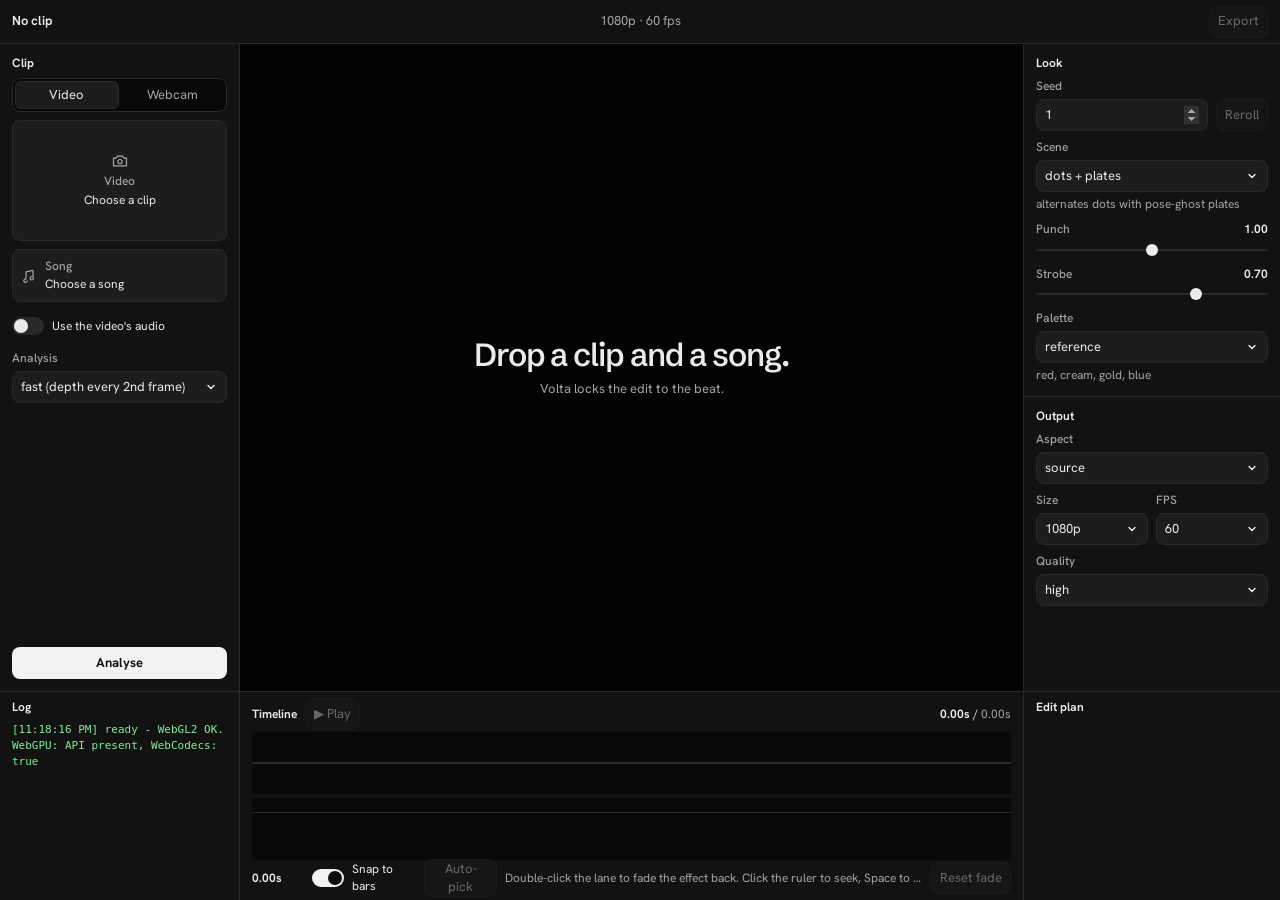
==== commit 7033f700: "Webcam UI: Play / Pause / scrub and every setting live; no recording - Go live starts at the playhea" ====
--- a/index.html
+++ b/index.html
@@ -38,9 +38,8 @@
     <p id="clipName">No clip</p>
     <p id="outTxt">1080p · 60 fps</p>
     <div class="bar-actions">
-      <p id="recTxt" hidden></p>
       <a id="dl" class="dl" style="display:none">Download</a>
-      <button type="button" id="bExport">Export</button>
+      <button type="button" id="bExport" class="vid-only">Export</button>
     </div>
   </header>
 
@@ -88,8 +87,8 @@
 
   <section class="viewer" id="stage">
     <canvas id="view"></canvas>
-    <p class="empty">Drop a clip and a song. <span>Volta locks the edit to the beat.</span></p>
-    <p id="countTxt" hidden></p>
+    <p class="empty vid-only">Drop a clip and a song. <span>Volta locks the edit to the beat.</span></p>
+    <p class="empty cam-only" id="camEmpty">Pick a song, then go live. <span>Scrub anywhere and change any setting while you dance.</span></p>
     <div id="prog" hidden><div id="bar"></div><span id="progTxt">idle</span></div>
   </section>
 
@@ -196,7 +195,7 @@
         <span>Snap to bars</span>
       </label>
       <button type="button" id="bAuto" class="vid-only">Auto-pick</button>
-      <span id="fxHint">Double-click the beat lane to fade back to the clip.</span>
+      <span id="fxHint">Double-click the lane to fade the effect back. Click the ruler to seek, Space to play.</span>
       <button type="button" id="bFxReset">Reset fade</button>
       <p id="audioInfo" class="info"></p>
     </div>
--- a/src/style.css
+++ b/src/style.css
@@ -605,24 +605,7 @@
   font-size: 12px;
 }
 .cam-well[data-on] #camOff { display: none; }
-#countTxt {
-  position: absolute;
-  inset: 0;
-  display: grid;
-  place-items: center;
-  margin: 0;
-  color: var(--accent);
-  font-family: var(--font-display);
-  font-size: 6rem;
-  font-weight: 600;
-  letter-spacing: -0.04em;
-  pointer-events: none;
-}
-#countTxt[hidden] { display: none; }
-#recTxt {
-  margin: 0;
-  color: var(--accent);
-  font-size: 12px;
-  font-weight: 650;
-  font-variant-numeric: tabular-nums;
-}
+/* webcam: the viewer shows the live picture only while live; the clip's export link stays for the way back */
+body[data-src="cam"]:not([data-live]) #view { opacity: 0; }
+body[data-src="cam"]:not([data-live]) #camEmpty { display: flex; }
+body[data-src="cam"] #dl { display: none !important; }
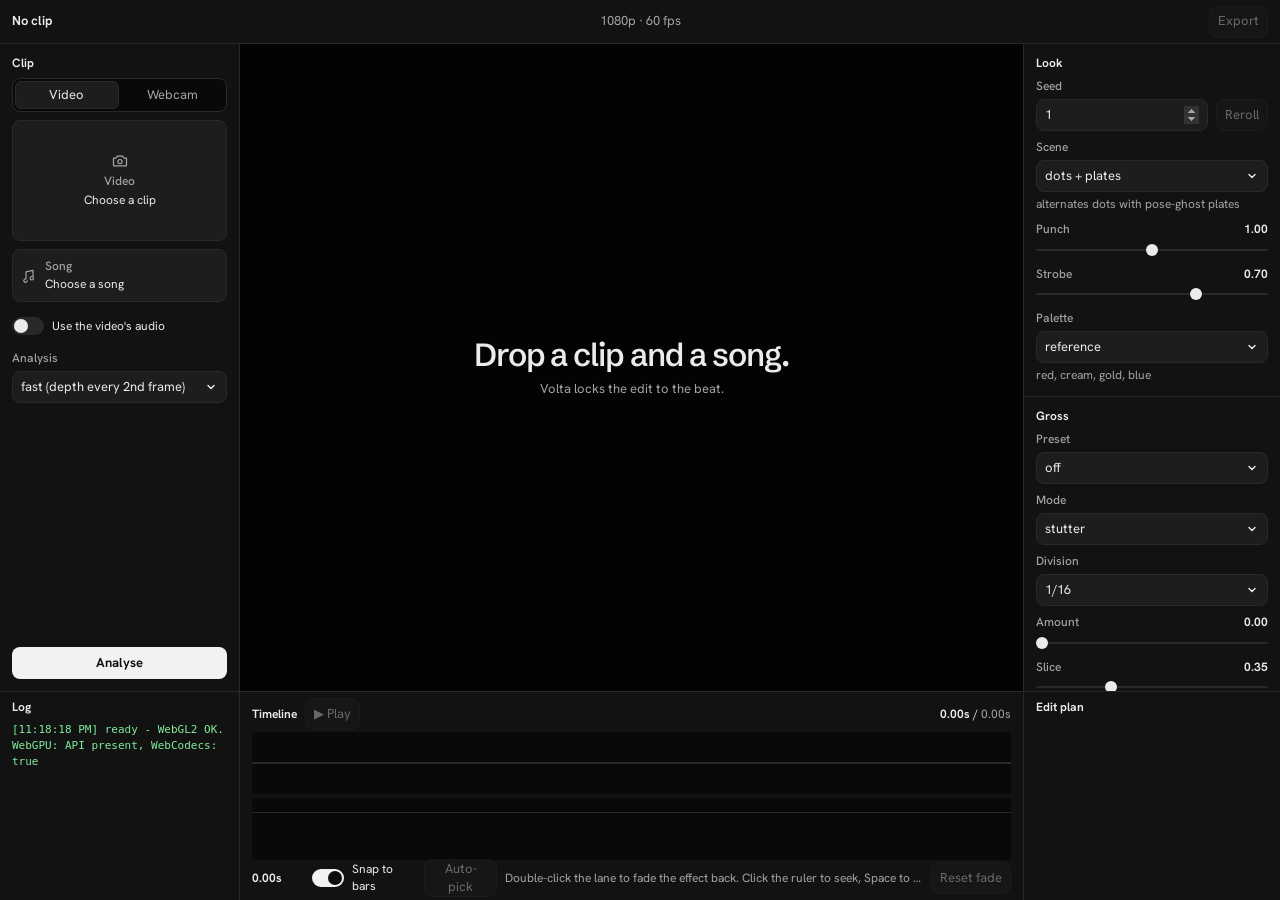
==== commit 38b4fb7d: "Add a beat-locked Gross effect for stutter, repeat, and gate One effect on the clip, off until the a" ====
--- a/index.html
+++ b/index.html
@@ -130,6 +130,99 @@
         <span class="hint" id="paletteHint">red, cream, gold, blue</span>
       </label>
     </section>
+    <section class="gross" id="gross" data-mode="stutter" data-chunk="beat" aria-label="Gross">
+      <h2>Gross</h2>
+      <label class="field">
+        <span class="k">Preset</span>
+        <select id="grossPreset">
+          <option value="off" selected>off</option>
+          <option value="hyperpop">Hyperpop stutter</option>
+          <option value="gate">Gate 16ths</option>
+          <option value="repeat">Repeat build</option>
+          <option value="custom">custom</option>
+        </select>
+      </label>
+      <label class="field">
+        <span class="k">Mode</span>
+        <select id="grossMode">
+          <option value="stutter" selected>stutter</option>
+          <option value="repeat">repeat</option>
+          <option value="gate">gate</option>
+        </select>
+      </label>
+      <label class="field g-div">
+        <span class="k">Division</span>
+        <select id="grossDiv">
+          <option value="1/4">1/4</option>
+          <option value="1/8">1/8</option>
+          <option value="1/16" selected>1/16</option>
+          <option value="triplet">triplet</option>
+        </select>
+      </label>
+      <label class="field">
+        <span class="k">Amount <b id="grossAmtTxt">0.00</b></span>
+        <input type="range" id="grossAmount" min="0" max="1" step="0.05" value="0">
+      </label>
+      <label class="field g-stutter">
+        <span class="k">Slice <b id="grossSliceTxt">0.35</b></span>
+        <input type="range" id="grossSlice" min="0.05" max="1" step="0.01" value="0.35">
+      </label>
+      <label class="field g-stutter">
+        <span class="k">Decay <b id="grossDecayTxt">0.50</b></span>
+        <input type="range" id="grossDecay" min="0" max="1" step="0.01" value="0.5">
+      </label>
+      <label class="field g-stutter">
+        <span class="k">Variation <b id="grossVarTxt">0.25</b></span>
+        <input type="range" id="grossVar" min="0" max="1" step="0.05" value="0.25">
+      </label>
+      <label class="field g-repeat">
+        <span class="k">Chunk</span>
+        <select id="grossChunk">
+          <option value="beat" selected>one beat</option>
+          <option value="frames">last frames</option>
+        </select>
+      </label>
+      <label class="field g-repeat g-frames">
+        <span class="k">Frames <b id="grossFramesTxt">4</b></span>
+        <input type="range" id="grossFrames" min="1" max="12" step="1" value="4">
+      </label>
+      <label class="field g-repeat">
+        <span class="k">Repeats <b id="grossRepeatsTxt">4</b></span>
+        <input type="range" id="grossRepeats" min="1" max="8" step="1" value="4">
+      </label>
+      <label class="field g-repeat">
+        <span class="k">Build <b id="grossBuildTxt">0.00</b></span>
+        <input type="range" id="grossBuild" min="0" max="1" step="0.05" value="0">
+      </label>
+      <label class="field g-gate">
+        <span class="k">Cut</span>
+        <select id="grossFill">
+          <option value="black" selected>black</option>
+          <option value="white">white flash</option>
+          <option value="freeze">freeze</option>
+        </select>
+      </label>
+      <label class="field g-gate">
+        <span class="k">Probability <b id="grossProbTxt">1.00</b></span>
+        <input type="range" id="grossProb" min="0" max="1" step="0.05" value="1">
+      </label>
+      <div class="field g-gate">
+        <span class="k">Steps</span>
+        <div id="grossSteps" role="group" aria-label="Gate steps"></div>
+      </div>
+      <button type="button" id="grossRand" class="g-gate">Randomize</button>
+      <div class="pair">
+        <label class="field">
+          <span class="k">In</span>
+          <input type="number" id="grossIn" min="0" step="0.01" value="0" aria-label="Gross in">
+        </label>
+        <label class="field">
+          <span class="k">Out</span>
+          <input type="number" id="grossOut" min="0" step="0.01" placeholder="end" aria-label="Gross out">
+        </label>
+      </div>
+      <span class="hint" id="grossHint">Retriggers a slice on each division. In and out mark the region. The fade lane ducks it.</span>
+    </section>
     <section class="out" aria-label="Output">
       <h2>Output</h2>
       <label class="field">
--- a/src/style.css
+++ b/src/style.css
@@ -110,13 +110,34 @@
   display: flex;
   flex-direction: column;
 }
-.look, .out {
+.look, .out, .gross {
   display: flex;
   flex-direction: column;
   gap: var(--space-2xs);
   padding: var(--space-xs);
 }
-.out { border-top: 1px solid var(--line); }
+.out, .gross { border-top: 1px solid var(--line); }
+.gross[data-mode="stutter"] .g-repeat,
+.gross[data-mode="stutter"] .g-gate,
+.gross[data-mode="repeat"] .g-stutter,
+.gross[data-mode="repeat"] .g-gate,
+.gross[data-mode="repeat"] .g-div,
+.gross[data-mode="gate"] .g-stutter,
+.gross[data-mode="gate"] .g-repeat,
+.gross[data-chunk="beat"] .g-frames { display: none; }
+#grossSteps { display: grid; grid-template-columns: repeat(8, 1fr); gap: 3px; }
+#grossSteps button {
+  min-height: 22px;
+  padding: 0;
+  border-radius: 4px;
+}
+#grossSteps button[aria-pressed="true"] {
+  background: var(--accent);
+  color: var(--accent-ink);
+  border-color: transparent;
+}
+#grossSteps button.dim { opacity: 0.35; }
+#grossRand { width: 100%; }
 
 .viewer {
   grid-area: viewer;
